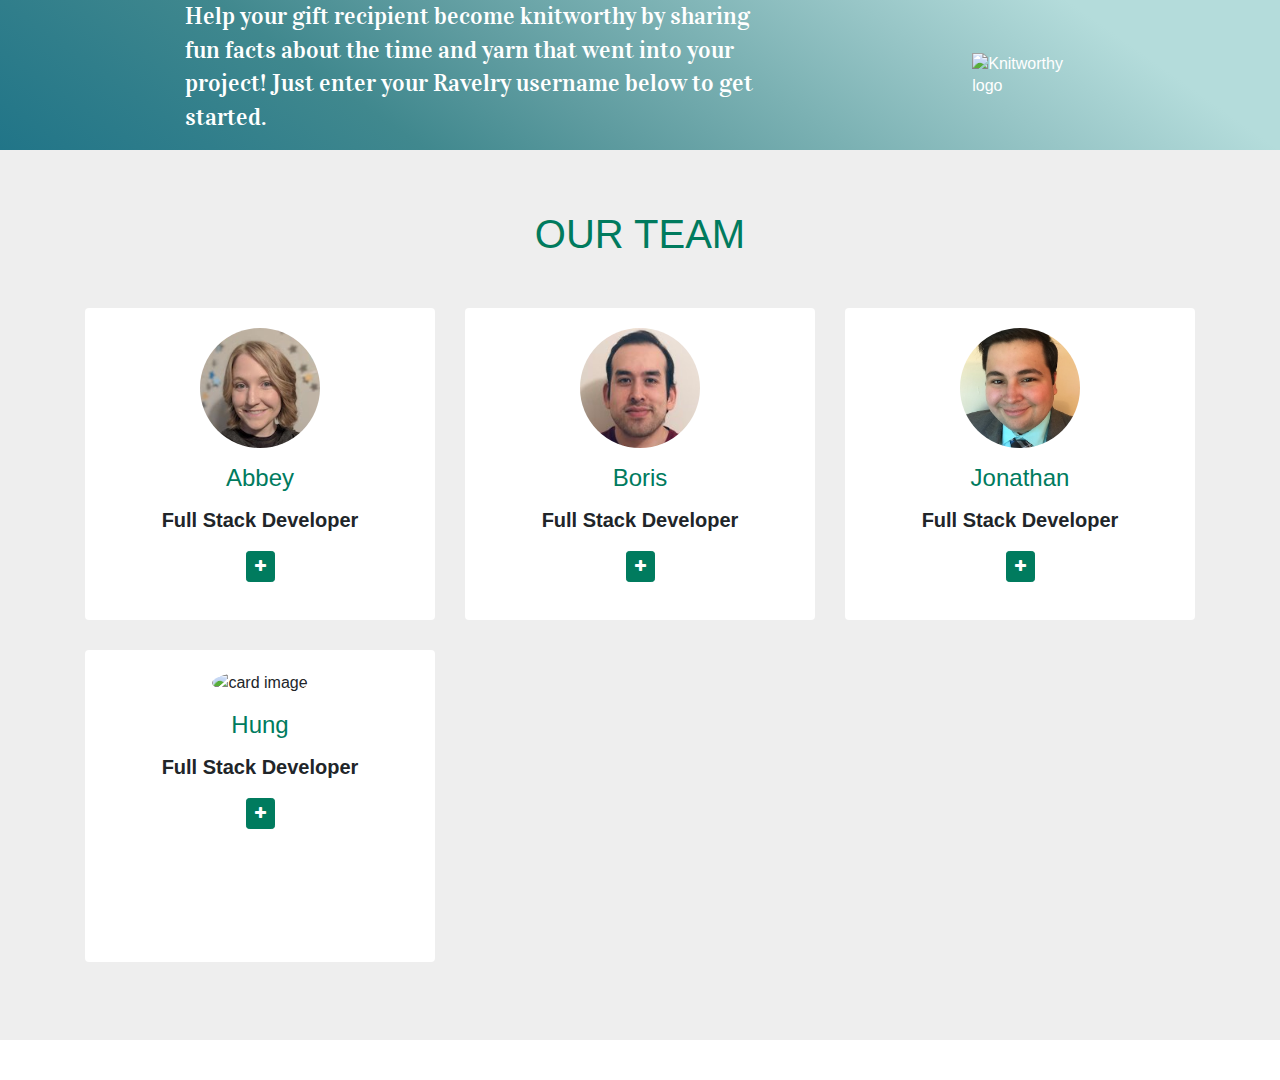
==== cards.html @ 09151ea9 "Merge pull request #25 from abbeyperini/page2" ====
<!DOCTYPE html>
<html lang='en'>
    <head>
        <meta charset='UTF-8'/>
        <meta name='viewport' content='width=device-width' initial-scale='1.0' maximum-scale='1.0'/>
        <title>Knitworthy</title>
        <link href="https://fonts.googleapis.com/css2?family=Vidaloka&display=swap" rel="stylesheet">
        <link rel="shortcut icon" href="images/Knitworthy2.svg" type="image/x-icon">
        <link rel="stylesheet" href="https://cdn.jsdelivr.net/npm/bootstrap@4.5.3/dist/css/bootstrap.min.css" integrity="sha384-TX8t27EcRE3e/ihU7zmQxVncDAy5uIKz4rEkgIXeMed4M0jlfIDPvg6uqKI2xXr2" crossorigin="anonymous">
        <link href="//maxcdn.bootstrapcdn.com/bootstrap/4.0.0/css/bootstrap.min.css" rel="stylesheet" id="bootstrap-css">
        <link rel='stylesheet' href='styles/cardstyles.css'/>
        <script src="//maxcdn.bootstrapcdn.com/bootstrap/4.0.0/js/bootstrap.min.js"></script>
        <script src="//cdnjs.cloudflare.com/ajax/libs/jquery/3.2.1/jquery.min.js"></script>
    </head>
    <body>
        <header>
            <p>Help your gift recipient become knitworthy by sharing fun facts about the time and yarn that went into your project!
            Just enter your Ravelry username below to get started.</p>
            <a href = "index.html"><img src="images/Knitworthy2.svg" alt="Knitworthy logo" class = "logo"></a></header>
        
        <section id="team" class="pb-5">
            <div class="container">
                <h5 class="section-title h1">OUR TEAM</h5>
                <div class="row">
                    <!-- Team member -->
                    <div class="col-xs-12 col-sm-6 col-md-4">
                        <div class="image-flip" ontouchstart="this.classList.toggle('hover');">
                            <div class="mainflip">
                                <div class="frontside">
                                    <div class="card">
                                        <div class="card-body text-center">
                                            <p><img class=" img-fluid" src="images/abbey.jpg" alt="card image"></p>
                                            <h4 class="card-title">Abbey</h4>
                                            <p class="card-text">Full Stack Developer</p>
                                            <a href="#" class="btn btn-primary btn-sm"><i class="fa fa-plus"></i></a>
                                        </div>
                                    </div>
                                </div>
                                <div class="backside">
                                    <div class="card">
                                        <div class="card-body text-center mt-4">
                                            <h4 class="card-title">Abbey Perini</h4>
                                            <p class="card-text">Fiber arts enthusiast and passionate software developer looking for projects with lots of problems to solve.</p>
                                            <ul class="list-inline">
                                                <li class="list-inline-item">
                                                    <a class="social-icon text-xs-center" target="_blank" href="#">
                                                        <i class="fa fa-facebook"></i>
                                                    </a>
                                                </li>
                                                <li class="list-inline-item">
                                                    <a class="social-icon text-xs-center" target="_blank" href="#">
                                                        <i class="fa fa-twitter"></i>
                                                    </a>
                                                </li>
                                                <li class="list-inline-item">
                                                    <a class="social-icon text-xs-center" target="_blank" href="#">
                                                        <i class="fa fa-skype"></i>
                                                    </a>
                                                </li>
                                                <li class="list-inline-item">
                                                    <a class="social-icon text-xs-center" target="_blank" href="#">
                                                        <i class="fa fa-google"></i>
                                                    </a>
                                                </li>
                                            </ul>
                                        </div>
                                    </div>
                                </div>
                            </div>
                        </div>
                    </div>
                    <!-- ./Team member -->
                    <!-- Team member -->
                    <div class="col-xs-12 col-sm-6 col-md-4">
                        <div class="image-flip" ontouchstart="this.classList.toggle('hover');">
                            <div class="mainflip">
                                <div class="frontside">
                                    <div class="card">
                                        <div class="card-body text-center">
                                            <p><img  class=" img-fluid" src="images/boris.jpg" alt="card image"></p>
                                            <h4 class="card-title">Boris</h4>
                                            <p class="card-text">Full Stack Developer</p>
                                            <a href="#" class="btn btn-primary btn-sm"><i class="fa fa-plus"></i></a>
                                        </div>
                                    </div>
                                </div>
                                <div class="backside">
                                    <div class="card">
                                        <div class="card-body text-center mt-4">
                                            <h4 class="card-title">Borinquen "Boris" Rodriguez</h4>
                                            <p class="card-text">Mobile Gaming Influencer turned Software Developer looking to create innovative and exciting applications</p>
                                            <ul class="list-inline">
                                                <li class="list-inline-item">
                                                    <a class="social-icon text-xs-center" target="_blank" href="#">
                                                        <i class="fa fa-facebook"></i>
                                                    </a>
                                                </li>
                                                <li class="list-inline-item">
                                                    <a class="social-icon text-xs-center" target="_blank" href="#">
                                                        <i class="fa fa-twitter"></i>
                                                    </a>
                                                </li>
                                                <li class="list-inline-item">
                                                    <a class="social-icon text-xs-center" target="_blank" href="#">
                                                        <i class="fa fa-skype"></i>
                                                    </a>
                                                </li>
                                                <li class="list-inline-item">
                                                    <a class="social-icon text-xs-center" target="_blank" href="#">
                                                        <i class="fa fa-google"></i>
                                                    </a>
                                                </li>
                                            </ul>
                                        </div>
                                    </div>
                                </div>
                            </div>
                        </div>
                    </div>
                    <!-- ./Team member -->
                    <!-- Team member -->
                    <div class="col-xs-12 col-sm-6 col-md-4">
                        <div class="image-flip" ontouchstart="this.classList.toggle('hover');">
                            <div class="mainflip">
                                <div class="frontside">
                                    <div class="card">
                                        <div class="card-body text-center">
                                            <p><img class=" img-fluid" src="images/jonathan.jpeg" alt="card image"></p>
                                            <h4 class="card-title">Jonathan</h4>
                                            <p class="card-text">Full Stack Developer</p>
                                            <a href="#" class="btn btn-primary btn-sm"><i class="fa fa-plus"></i></a>
                                        </div>
                                    </div>
                                </div>
                                <div class="backside">
                                    <div class="card">
                                        <div class="card-body text-center mt-4">
                                            <h4 class="card-title">Jonathan Nuno</h4>
                                            <p class="card-text">This is basic card with image on top, title, description and button.This is basic card with image on top, title, description and button.This is basic card with image on top, title, description and button.</p>
                                            <ul class="list-inline">
                                                <li class="list-inline-item">
                                                    <a class="social-icon text-xs-center" target="_blank" href="#">
                                                        <i class="fa fa-facebook"></i>
                                                    </a>
                                                </li>
                                                <li class="list-inline-item">
                                                    <a class="social-icon text-xs-center" target="_blank" href="#">
                                                        <i class="fa fa-twitter"></i>
                                                    </a>
                                                </li>
                                                <li class="list-inline-item">
                                                    <a class="social-icon text-xs-center" target="_blank" href="#">
                                                        <i class="fa fa-skype"></i>
                                                    </a>
                                                </li>
                                                <li class="list-inline-item">
                                                    <a class="social-icon text-xs-center" target="_blank" href="#">
                                                        <i class="fa fa-google"></i>
                                                    </a>
                                                </li>
                                            </ul>
                                        </div>
                                    </div>
                                </div>
                            </div>
                        </div>
                    </div>
                    <!-- ./Team member -->
                    <!-- Team member -->
                    <div class="col-xs-12 col-sm-6 col-md-4">
                        <div class="image-flip" ontouchstart="this.classList.toggle('hover');">
                            <div class="mainflip">
                                <div class="frontside">
                                    <div class="card">
                                        <div class="card-body text-center">
                                            <p><img class=" img-fluid" src="https://sunlimetech.com/portfolio/boot4menu/assets/imgs/team/img_04.jpg" alt="card image"></p>
                                            <h4 class="card-title">Hung</h4>
                                            <p class="card-text">Full Stack Developer</p>
                                            <a href="#" class="btn btn-primary btn-sm"><i class="fa fa-plus"></i></a>
                                        </div>
                                    </div>
                                </div>
                                <div class="backside">
                                    <div class="card">
                                        <div class="card-body text-center mt-4">
                                            <h4 class="card-title">Sunlimetech</h4>
                                            <p class="card-text">This is basic card with image on top, title, description and button.This is basic card with image on top, title, description and button.This is basic card with image on top, title, description and button.</p>
                                            <ul class="list-inline">
                                                <li class="list-inline-item">
                                                    <a class="social-icon text-xs-center" target="_blank" href="#">
                                                        <i class="fa fa-facebook"></i>
                                                    </a>
                                                </li>
                                                <li class="list-inline-item">
                                                    <a class="social-icon text-xs-center" target="_blank" href="#">
                                                        <i class="fa fa-twitter"></i>
                                                    </a>
                                                </li>
                                                <li class="list-inline-item">
                                                    <a class="social-icon text-xs-center" target="_blank" href="#">
                                                        <i class="fa fa-skype"></i>
                                                    </a>
                                                </li>
                                                <li class="list-inline-item">
                                                    <a class="social-icon text-xs-center" target="_blank" href="#">
                                                        <i class="fa fa-google"></i>
                                                    </a>
                                                </li>
                                            </ul>
                                        </div>
                                    </div>
                                </div>
                            </div>
                        </div>
                    </div>
                    <!-- ./Team member -->
        
                </div>
            </div>
        </section>
        <!-- Team -->
        <footer>
            <a href = "index.html"><p>Home</p></a>
            <p>&copy; 2020</p>
        </footer>
    </body>

</html>
---- styles/cardstyles.css ----
@import url('https://maxcdn.bootstrapcdn.com/font-awesome/4.7.0/css/font-awesome.min.css');
#team {
    background: #eee !important;
}
body { 
    background-image: linear-gradient(to right top,#685b86, #55608b, #40648d, #29688a, #106b84, #217588, #307e8b, #40888e, #5f9ca0, #7bb1b3, #98c6c7,#b4dcdb, #b4dcdb);
    height: 100%;
    margin: 0;
    background-repeat: no-repeat;
    background-attachment: fixed;
}
header {
    display: flex;
    align-items: center;
    justify-content: space-evenly;
    color: white;
    font-size: 1em;
    line-height: 1.4;
}
.logo {
    width: 300px;
    height: 300px;
    margin: 2%;
}

header p {
    width: 600px;
    font-size: 1.5em;
    font-family: 'Vidaloka', serif;
}
footer {
    background-color: rgba(255,255,255, 0.1);
    display: flex;
    justify-content: space-evenly;
    align-items: center;
    color: white;
}
a {
    color: white;
}

.btn-primary:hover,
.btn-primary:focus {
    background-color: #108d6f;
    border-color: #108d6f;
    box-shadow: none;
    outline: none;
}

.btn-primary {color: #fff;
    background-color: #007b5e;
    border-color: #007b5e;
}

section {
    padding: 60px 0;
}

section .section-title {
    text-align: center;
    color: #007b5e;
    margin-bottom: 50px;
    text-transform: uppercase;
}

#team .card {
    border: none;
    background: #ffffff;
}

.image-flip:hover .backside,
.image-flip.hover .backside {
    -webkit-transform: rotateY(0deg);
    -moz-transform: rotateY(0deg);
    -o-transform: rotateY(0deg);
    -ms-transform: rotateY(0deg);
    transform: rotateY(0deg);
    border-radius: .25rem;
}

.image-flip:hover .frontside,
.image-flip.hover .frontside {
    -webkit-transform: rotateY(180deg);
    -moz-transform: rotateY(180deg);
    -o-transform: rotateY(180deg);
    transform: rotateY(180deg);
}

.mainflip {
    -webkit-transition: 1s;
    -webkit-transform-style: preserve-3d;
    -ms-transition: 1s;
    -moz-transition: 1s;
    -moz-transform: perspective(1000px);
    -moz-transform-style: preserve-3d;
    -ms-transform-style: preserve-3d;
    transition: 1s;
    transform-style: preserve-3d;
    position: relative;
}

.frontside {
    position: relative;
    -webkit-transform: rotateY(0deg);
    -ms-transform: rotateY(0deg);
    z-index: 2;
    margin-bottom: 30px;
}

.backside {
    position: absolute;
    top: 0;
    left: 0;
    background: white;
    -webkit-transform: rotateY(-180deg);
    -moz-transform: rotateY(-180deg);
    -o-transform: rotateY(-180deg);
    -ms-transform: rotateY(-180deg);
    transform: rotateY(-180deg);
    -webkit-box-shadow: 5px 7px 9px -4px rgb(158, 158, 158);
    -moz-box-shadow: 5px 7px 9px -4px rgb(158, 158, 158);
    box-shadow: 5px 7px 9px -4px rgb(158, 158, 158);
}

.frontside,
.backside {
    -webkit-backface-visibility: hidden;
    -moz-backface-visibility: hidden;
    -ms-backface-visibility: hidden;
    backface-visibility: hidden;
    -webkit-transition: 1s;
    -webkit-transform-style: preserve-3d;
    -moz-transition: 1s;
    -moz-transform-style: preserve-3d;
    -o-transition: 1s;
    -o-transform-style: preserve-3d;
    -ms-transition: 1s;
    -ms-transform-style: preserve-3d;
    transition: 1s;
    transform-style: preserve-3d;
}

.frontside .card,
.backside .card {
    min-height: 312px;
}

.backside .card a {
    font-size: 18px;
    color: #007b5e !important;
}

.frontside .card .card-title,
.backside .card .card-title {
    color: #007b5e !important;
}

.frontside .card .card-body img {
    width: 120px;
    height: 120px;
    border-radius: 50%;
}

.frontside .card .card-text{
    font-size: 20px;
    font-weight: bold;
}

@media (min-width: 300px) and (max-width: 461px) {
    header p {
        width: 200px;
        font-size: 1em;
    }
    .logo {
        width: 150px;
        height: 150px;
    }

}
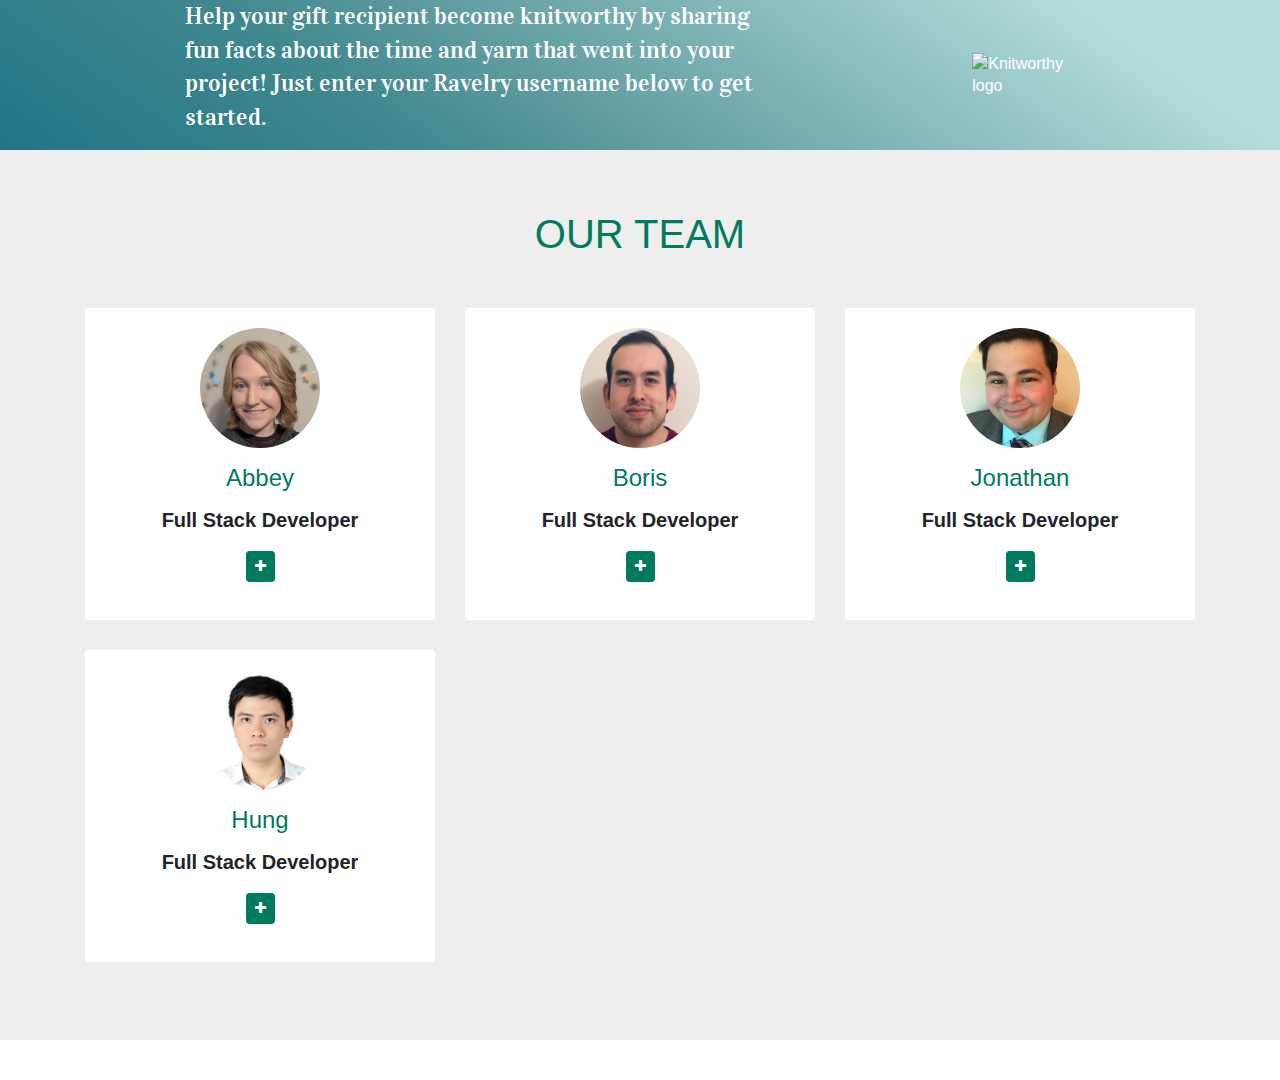
==== commit f87df3e6: "fixing user" ====
--- a/cards.html
+++ b/cards.html
@@ -173,7 +173,7 @@
                                 <div class="frontside">
                                     <div class="card">
                                         <div class="card-body text-center">
-                                            <p><img class=" img-fluid" src="https://sunlimetech.com/portfolio/boot4menu/assets/imgs/team/img_04.jpg" alt="card image"></p>
+                                            <p><img class=" img-fluid" src="images/hung.JPG" alt="card image"></p>
                                             <h4 class="card-title">Hung</h4>
                                             <p class="card-text">Full Stack Developer</p>
                                             <a href="#" class="btn btn-primary btn-sm"><i class="fa fa-plus"></i></a>
@@ -184,7 +184,7 @@
                                     <div class="card">
                                         <div class="card-body text-center mt-4">
                                             <h4 class="card-title">Sunlimetech</h4>
-                                            <p class="card-text">This is basic card with image on top, title, description and button.This is basic card with image on top, title, description and button.This is basic card with image on top, title, description and button.</p>
+                                            <p class="card-text">Game enthusiast turn passionate software programer looking create leading-edge application</p>
                                             <ul class="list-inline">
                                                 <li class="list-inline-item">
                                                     <a class="social-icon text-xs-center" target="_blank" href="#">
